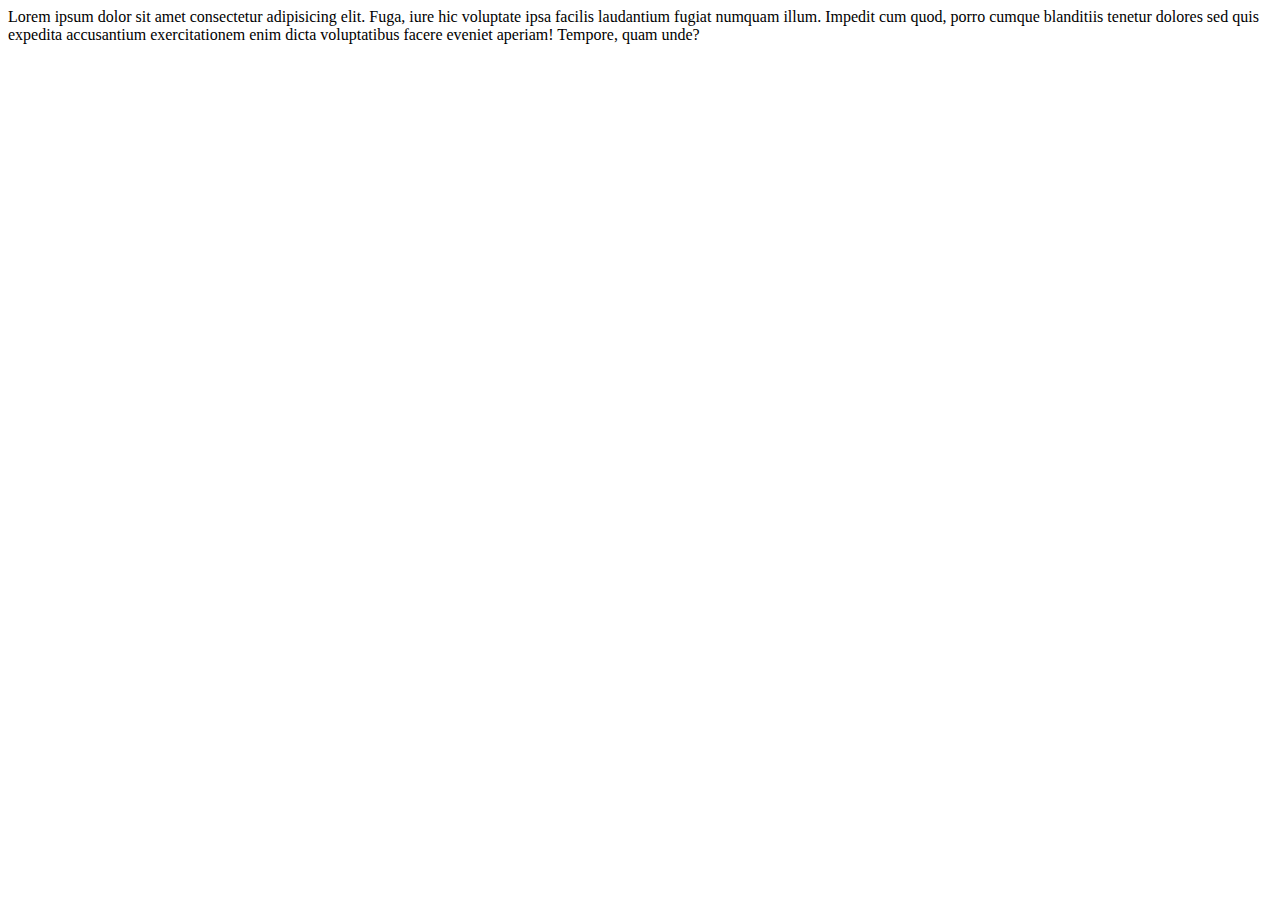
==== index.html @ 8ace9fa8 "indrx" ====
<!DOCTYPE html>
<html lang="en">
<head>
    <meta charset="UTF-8">
    <meta name="viewport" content="width=device-width, initial-scale=1.0">
    <title>Document</title>
</head>
<body>
    Lorem ipsum dolor sit amet consectetur adipisicing elit. Fuga, iure hic voluptate ipsa facilis laudantium fugiat numquam illum. Impedit cum quod, porro cumque blanditiis tenetur dolores sed quis expedita accusantium exercitationem enim dicta voluptatibus facere eveniet aperiam! Tempore, quam unde?
</body>
</html>
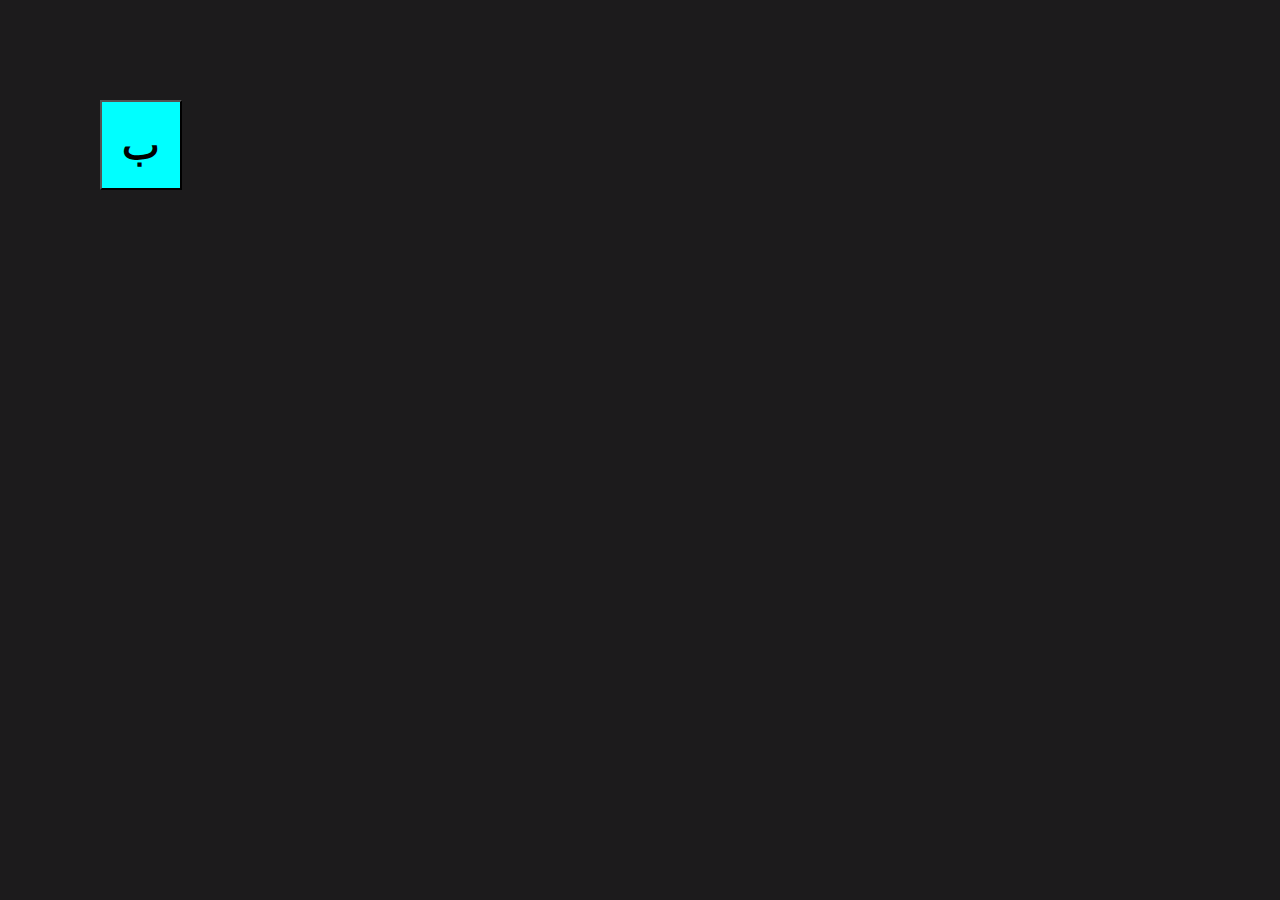
==== commit 089f7a12: "index" ====
--- a/index.html
+++ b/index.html
@@ -3,9 +3,42 @@
 <head>
     <meta charset="UTF-8">
     <meta name="viewport" content="width=device-width, initial-scale=1.0">
-    <title>Document</title>
+    <title>Donation</title>
+    <link rel="stylesheet" href="home.css">
 </head>
 <body>
-    Lorem ipsum dolor sit amet consectetur adipisicing elit. Fuga, iure hic voluptate ipsa facilis laudantium fugiat numquam illum. Impedit cum quod, porro cumque blanditiis tenetur dolores sed quis expedita accusantium exercitationem enim dicta voluptatibus facere eveniet aperiam! Tempore, quam unde?
+    <!-- <header>
+        <nav>
+            <button id="blog-btn">Blog</button>
+            <div class="logo">
+                <img id="img-logo" src="./images/logo (1).png" alt="logo">
+                <h2>Donate Bangladesh</h2>
+            </div>
+            <div class="balance">
+                <img style="padding-right: 10px;" id="img-balance" src="./images/coin.png" alt="coin">
+                <h3 style="padding-right: 5px;;">5900</h3>
+                <h3>BDT</h3>
+            </div>
+        </nav>
+        <div class="main-btns">
+            <button style="background-color: rgb(255, 20, 243);color: black;" class="btn-main">Donation</button>
+            <button class="btn-main">History</button>
+        </div>
+    </header> -->
+
+
+
+
+
+
+
+<button id="baa">ب</button>
+<script>
+    let audio= new Audio('./audio/baa.mp3');
+    document.getElementById('baa').addEventListener('click',function(){
+        audio.play();
+    })
+</script>
+
 </body>
 </html>--- a/home.css
+++ b/home.css
@@ -0,0 +1,73 @@
+body{
+    margin: 0;
+    padding: 0;
+    box-sizing: border-box;
+    background-color: rgb(28, 27, 28);
+    color: aliceblue;
+}
+nav{
+    display: flex;
+    justify-content: space-around;
+   /* border: 1px red solid; */
+   align-items: center;
+   white-space: nowrap;
+   padding: 2%;
+   margin: 2%;
+   background-color: rgba(223, 9, 212, 0.158);
+}
+.logo{
+    display: flex;
+    align-items: center;
+    justify-content: space-between;
+    /* border: 1px red solid; */
+    width: 20%;
+   
+}
+.balance{
+    display: flex;
+    align-items: center;
+    
+}
+#blog-btn{
+    width: 5%;
+    height: 7%;
+    padding: 8px 0 8px 0;
+    font-weight: bold;
+    background-color: rgb(255, 0, 242);
+    border-radius: 5px;
+    font-size: 18px;
+}
+#img-logo{
+    width: 20%;
+    height:20%;
+}
+#img-balance{
+    width: 30%;
+    height: 30%;
+}
+.main-btns{
+    /* border: 1px red solid;     */
+text-align: center;
+margin-top: 100px;
+}
+.btn-main{
+    padding: 15px;
+    font-weight: bolder;
+    font-size: 18px;
+    margin: 0 20px 0 20px;
+    border-radius: 10px;
+    color: aliceblue;
+    background-color: rgba(240, 248, 255, 0);
+    border: 2px solid wheat;
+
+}
+
+
+
+#baa{
+    padding: 20px;
+    margin: 100px;
+    background-color: aqua;
+    font-weight: bolder;
+    font-size: 40px;
+}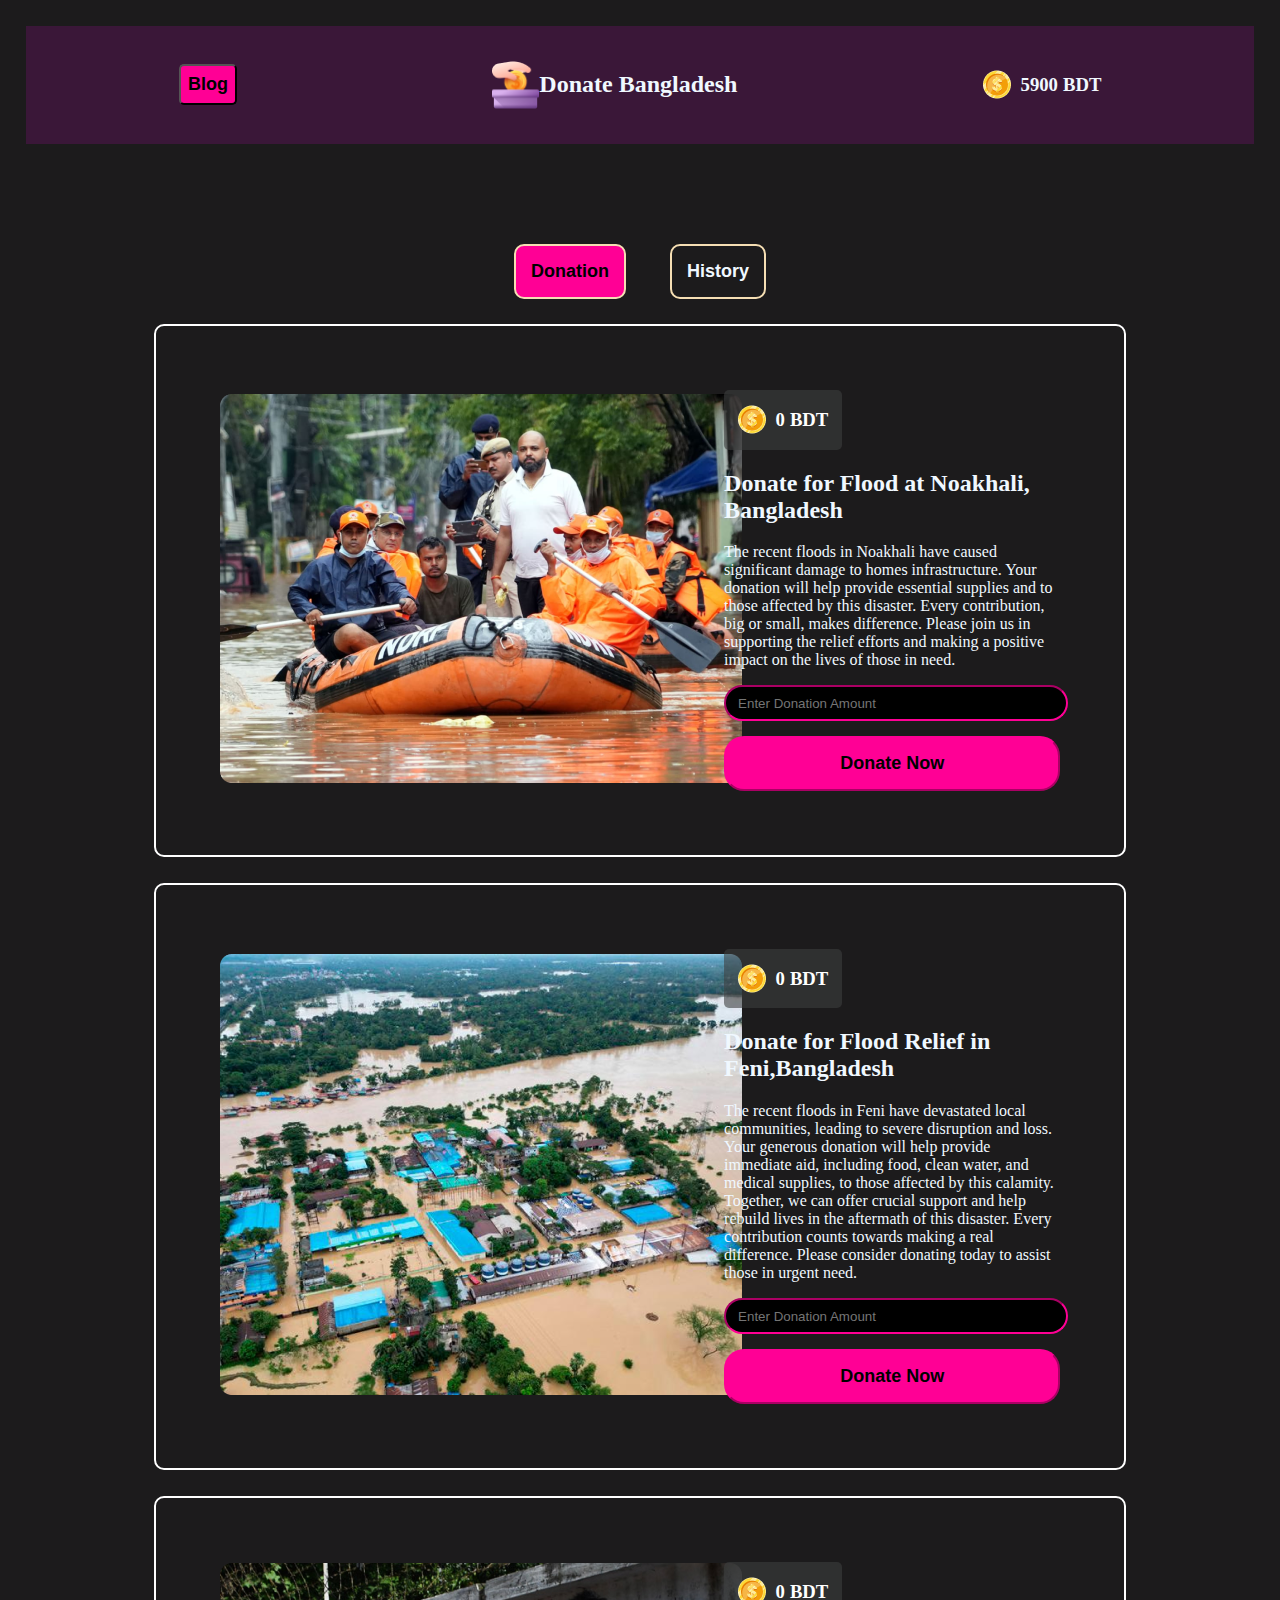
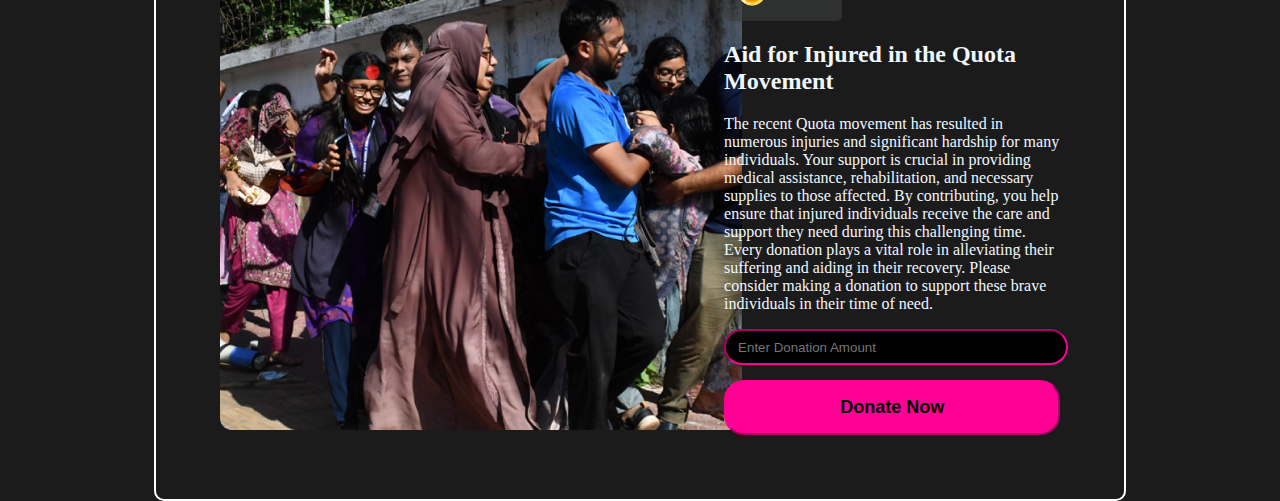
==== commit 23640b52: "layout" ====
--- a/index.html
+++ b/index.html
@@ -7,38 +7,108 @@
     <link rel="stylesheet" href="home.css">
 </head>
 <body>
-    <!-- <header>
+    <header>
         <nav>
-            <button id="blog-btn">Blog</button>
+            <button class="btn"  id="blog-btn">Blog</button>
             <div class="logo">
                 <img id="img-logo" src="./images/logo (1).png" alt="logo">
                 <h2>Donate Bangladesh</h2>
             </div>
             <div class="balance">
-                <img style="padding-right: 10px;" id="img-balance" src="./images/coin.png" alt="coin">
+                <img style="padding-right: 10px;" class="img-balance" src="./images/coin.png" alt="coin">
                 <h3 style="padding-right: 5px;;">5900</h3>
                 <h3>BDT</h3>
             </div>
         </nav>
         <div class="main-btns">
-            <button style="background-color: rgb(255, 20, 243);color: black;" class="btn-main">Donation</button>
-            <button class="btn-main">History</button>
+            <button style="background-color: rgb(255, 0, 149);color: black;" class="btn-main btn">Donation</button>
+            <button class="btn-main btn">History</button>
         </div>
-    </header> -->
+    </header>
+
+    <main>
+        <div class="noakhali">
+            <div class="img-noakhali">
+                <img src="./images/noakhali.png" alt="">
+            </div>
+            <div class="text-noakhali">
+                <div class="amount">
+                    <img style="padding-right: 10px;" src="./images/coin.png" alt="">
+                <h3 style="padding-right: 5px;;">0</h3>
+                <h3>BDT</h3>
+                </div>
+                <h2>Donate for Flood at Noakhali, Bangladesh</h2>
+                <p> The recent floods in Noakhali have caused significant damage to
+                    homes infrastructure. Your donation will help provide essential
+                    supplies and to those affected by this disaster. Every contribution,
+                    big or small, makes difference. Please join us in supporting the relief
+                    efforts and making a positive impact on the lives of those in need.</p>
+                <input class="input" placeholder="Enter Donation Amount" type="number"><br>
+                <button class="donate-now btn">Donate Now</button> 
+            </div>
+        </div>
+
+        <div class="noakhali">
+            <div class="img-noakhali">
+                <img src="./images/feni.png" alt="">
+            </div>
+            <div class="text-noakhali">
+                <div class="amount">
+                    <img style="padding-right: 10px;" src="./images/coin.png" alt="">
+                <h3 style="padding-right: 5px;;">0</h3>
+                <h3>BDT</h3>
+                </div>
+                <h2>Donate for Flood Relief in Feni,Bangladesh</h2>
+                <p>The recent floods in Feni have devastated local communities, leading
+                    to severe disruption and loss. Your generous donation will help
+                    provide immediate aid, including food, clean water, and medical
+                    supplies, to those affected by this calamity. Together, we can offer
+                    crucial support and help rebuild lives in the aftermath of this disaster.
+                    Every contribution counts towards making a real difference. Please
+                    consider donating today to assist those in urgent need.</p>
+                <input class="input" placeholder="Enter Donation Amount" type="number"><br>
+                <button class="donate-now btn">Donate Now</button> 
+            </div>
+        </div>
+
+        <div class="noakhali">
+            <div class="img-noakhali">
+                <img src="./images/quota-protest.png" alt="">
+            </div>
+            <div class="text-noakhali">
+                <div class="amount">
+                    <img style="padding-right: 10px;" src="./images/coin.png" alt="">
+                <h3 style="padding-right: 5px;;">0</h3>
+                <h3>BDT</h3>
+                </div>
+                <h2>Aid for Injured in the Quota Movement</h2>
+                <p>The recent Quota movement has resulted in numerous injuries and
+                    significant hardship for many individuals. Your support is crucial in
+                    providing medical assistance, rehabilitation, and necessary supplies
+                    to those affected. By contributing, you help ensure that injured
+                    individuals receive the care and support they need during this
+                    challenging time. Every donation plays a vital role in alleviating their
+                    suffering and aiding in their recovery. Please consider making a
+                    donation to support these brave individuals in their time of need.</p>
+                <input class="input" placeholder="Enter Donation Amount" type="number"><br>
+                <button class="donate-now btn">Donate Now</button> 
+            </div>
+        </div>
+    </main>
 
 
 
 
 
 
-
-<button id="baa">ب</button>
+<!-- 
+ <button id="baa">ب</button>
 <script>
-    let audio= new Audio('./audio/baa.mp3');
+    let audio= new Audio('./assets/baa.mp3');
     document.getElementById('baa').addEventListener('click',function(){
         audio.play();
     })
-</script>
+</script>  -->
 
 </body>
 </html>--- a/home.css
+++ b/home.css
@@ -23,7 +23,7 @@
     width: 20%;
    
 }
-.balance{
+.balance,.amount{
     display: flex;
     align-items: center;
     
@@ -33,7 +33,7 @@
     height: 7%;
     padding: 8px 0 8px 0;
     font-weight: bold;
-    background-color: rgb(255, 0, 242);
+    background-color: rgb(255, 0, 149);
     border-radius: 5px;
     font-size: 18px;
 }
@@ -41,7 +41,7 @@
     width: 20%;
     height:20%;
 }
-#img-balance{
+.img-balance{
     width: 30%;
     height: 30%;
 }
@@ -59,15 +59,115 @@
     color: aliceblue;
     background-color: rgba(240, 248, 255, 0);
     border: 2px solid wheat;
+}
 
+.noakhali{
+    display: flex;
+    justify-content: space-between;
+    margin-top: 0;
+    align-items: center;
+    border: 2px solid rgb(255, 255, 255);
+    margin: 2% 12% 0 12%;
+    padding: 5%;
+    border-radius: 10px;
+}
+#img-amount{
+    width: 30%;
+    height: 30%;
+}
+.text-noakhali,.img-noakhali{
+    width: 40%;
+}
+.img-noakhali{
+    width: 30%;
+    height: 20%;
+}
+.amount{
+    background-color: rgba(60, 62, 62, 0.594);
+    color: rgb(255, 255, 255);
+    width: 35%;
+   display: flex;
+   justify-content: center;
+   border-radius: 5px;
+}
+.input{
+    background-color: black;
+    border-color: rgb(255, 0, 149);
+    border-radius: 20px;
+    height: 30px;
+    width: 100%;
+    color: aliceblue;
+}
+.input::placeholder{
+    padding: 10px;
+}
+.donate-now{
+    background-color: rgb(255, 0, 149);
+    border-color: rgb(255, 0, 149);
+    border-radius: 20px;
+    /* height: 30px; */
+    width: 100%;
+    color: aliceblue;
+    padding: 15px;
+    font-size: large;
+    color: black;
+    font-weight: bolder;
+    margin-top: 15px;
+}
+.btn:hover{
+    background-color: rgba(240, 248, 255, 0);
+    color: aliceblue;
 }
 
 
 
+
+
+
+
+
+
+
+
+
+
+
+
+
+
+
+
+
+
+
+
+
+
+
+
+
+
+
+
+
+
+
+
+
+
+
+
+
+
+
+
+
+
+/* 
 #baa{
     padding: 20px;
     margin: 100px;
     background-color: aqua;
     font-weight: bolder;
     font-size: 40px;
-}+} */